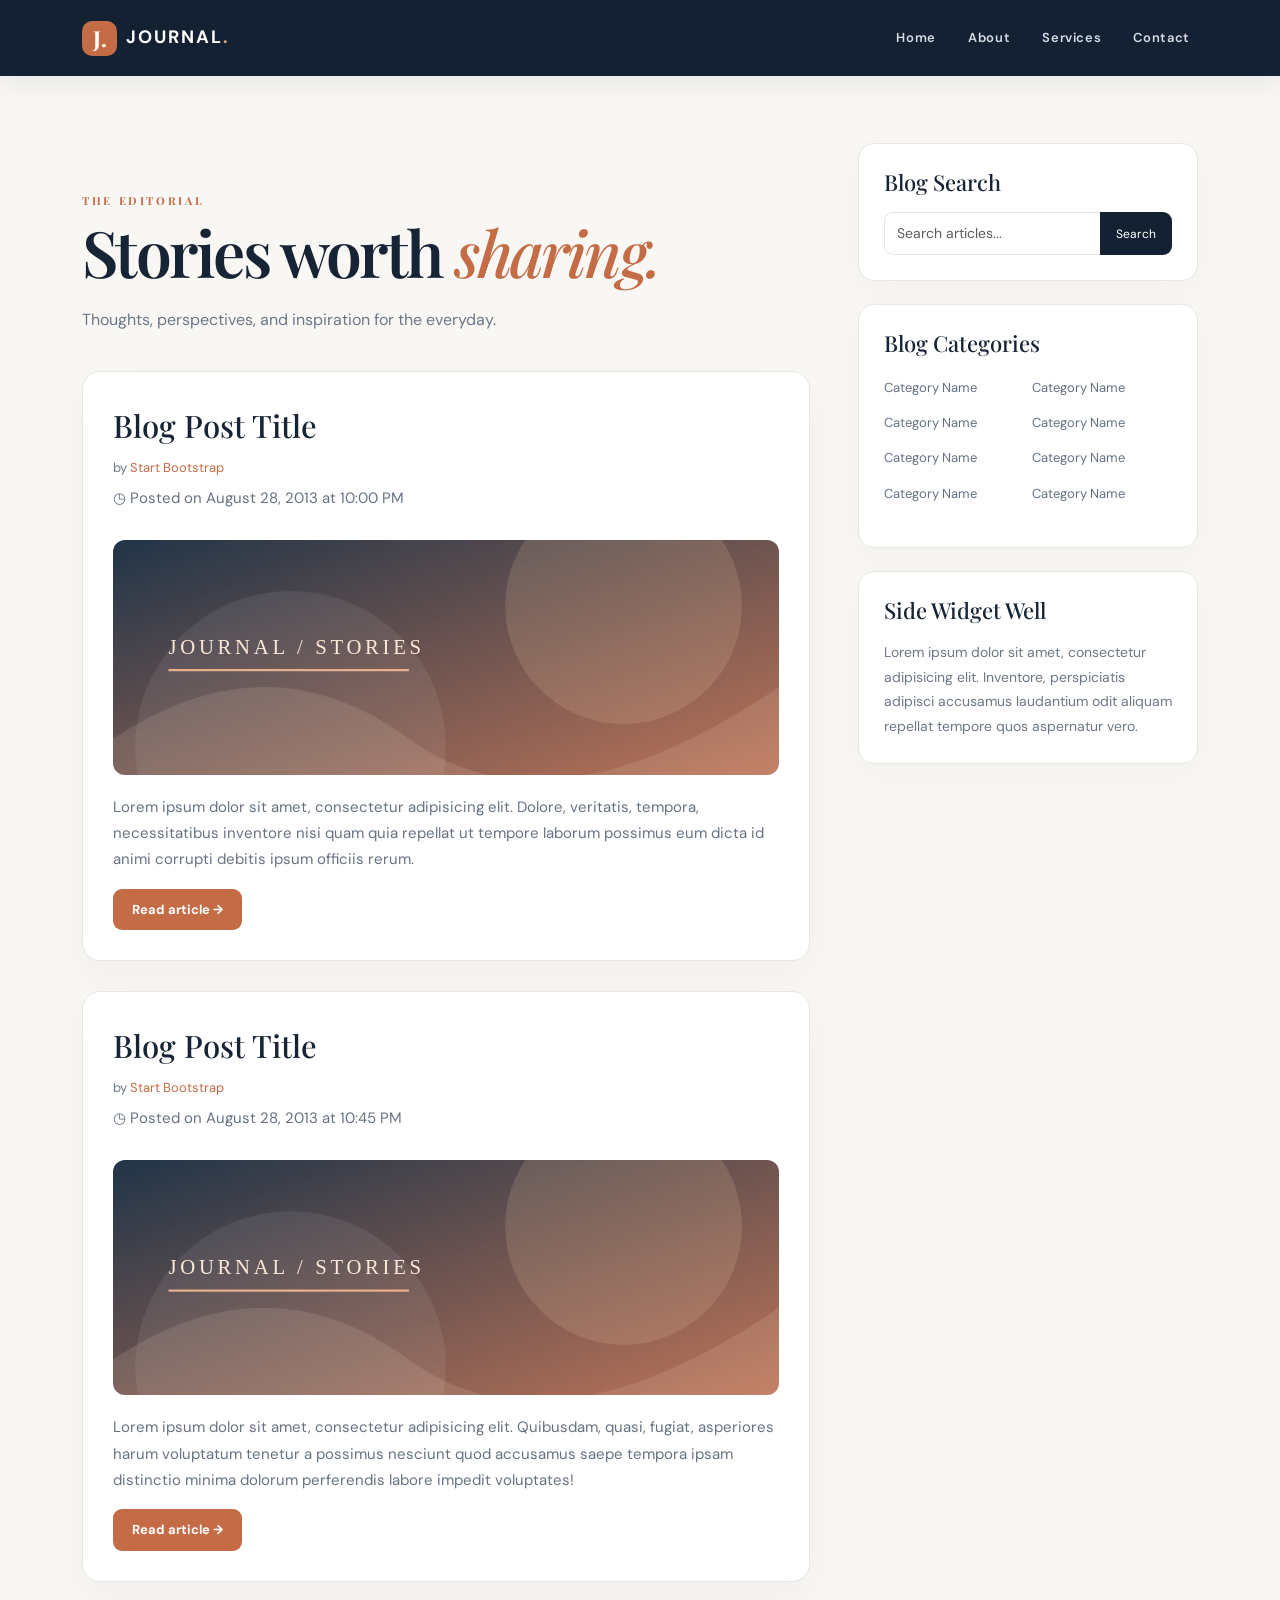
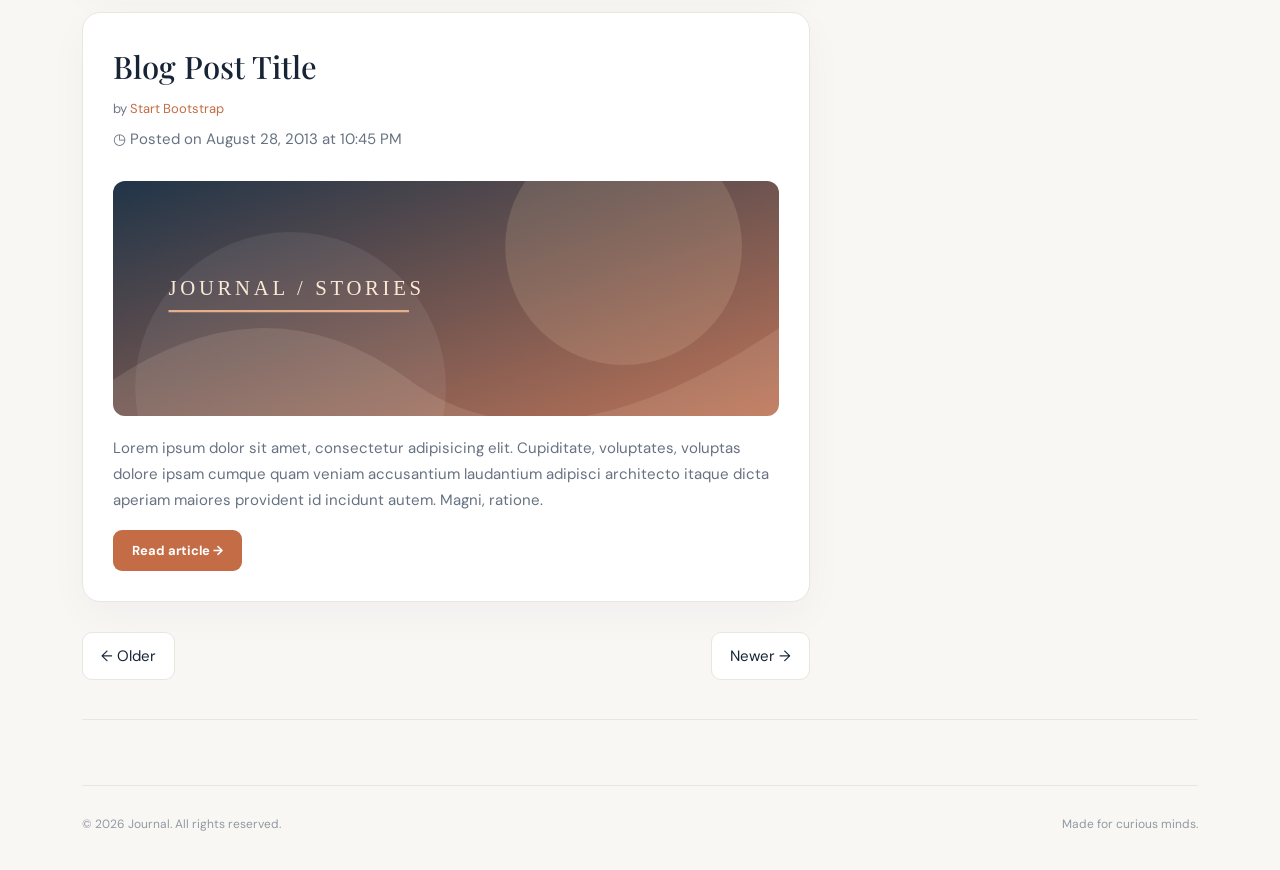
==== index.html @ f5afad65 "Initial blog website" ====
<!DOCTYPE html>
<html lang="en">
<head>
<meta charset="utf-8"/>
<meta content="IE=edge" http-equiv="X-UA-Compatible"/>
<meta content="width=device-width, initial-scale=1" name="viewport"/>
<meta content="" name="description"/>
<meta content="" name="author"/>
<title>Journal — Stories &amp; Ideas</title>
<!-- Bootstrap Core CSS -->

<!-- Custom CSS -->

<!-- HTML5 Shim and Respond.js IE8 support of HTML5 elements and media queries -->
<!-- WARNING: Respond.js doesn't work if you view the page via file:// -->

<link href="https://cdn.jsdelivr.net/npm/bootstrap@5.3.3/dist/css/bootstrap.min.css" rel="stylesheet"/><link href="css/site.css" rel="stylesheet"/></head>
<body>
<!-- Navigation -->
<nav class="navbar navbar-expand-lg navbar-dark fixed-top site-navbar" role="navigation"><div class="container"><a class="navbar-brand" href="index.html"><span class="brand-mark">J.</span> JOURNAL<span class="brand-dot">.</span></a><button aria-controls="mainNav" aria-expanded="false" aria-label="Toggle navigation" class="navbar-toggler" data-bs-target="#mainNav" data-bs-toggle="collapse" type="button"><span class="navbar-toggler-icon"></span></button><div class="collapse navbar-collapse" id="mainNav"><ul class="navbar-nav ms-auto gap-lg-3"><li class="nav-item"><a class="nav-link" href="index.html">Home</a></li><li class="nav-item"><a class="nav-link" href="#about">About</a></li><li class="nav-item"><a class="nav-link" href="#services">Services</a></li><li class="nav-item"><a class="nav-link" href="#contact">Contact</a></li></ul></div></div></nav>
<!-- Page Content -->
<div class="container page-container">
<div class="row g-5">
<!-- Blog Entries Column -->
<div class="col-lg-8">
<h1 class="page-title"><span class="eyebrow">THE EDITORIAL</span><br/>Stories worth <em>sharing.</em><span class="page-subtitle">Thoughts, perspectives, and inspiration for the everyday.</span></h1>
<!-- First Blog Post -->
<section class="post-card"><h2 class="post-title">
<a href="post.html">Blog Post Title</a>
</h2><p class="byline">
                    by <a href="index.php">Start Bootstrap</a>
</p><p>◷ Posted on August 28, 2013 at 10:00 PM</p><img alt="Abstract editorial illustration" class="img-fluid feature-image" src="assets/feature.svg"/><p>Lorem ipsum dolor sit amet, consectetur adipisicing elit. Dolore, veritatis, tempora, necessitatibus inventore nisi quam quia repellat ut tempore laborum possimus eum dicta id animi corrupti debitis ipsum officiis rerum.</p><a class="btn btn-accent" href="post.html">Read article  →</a></section>








<!-- Second Blog Post -->
<section class="post-card"><h2 class="post-title">
<a href="post.html">Blog Post Title</a>
</h2><p class="byline">
                    by <a href="index.php">Start Bootstrap</a>
</p><p>◷ Posted on August 28, 2013 at 10:45 PM</p><img alt="Abstract editorial illustration" class="img-fluid feature-image" src="assets/feature.svg"/><p>Lorem ipsum dolor sit amet, consectetur adipisicing elit. Quibusdam, quasi, fugiat, asperiores harum voluptatum tenetur a possimus nesciunt quod accusamus saepe tempora ipsam distinctio minima dolorum perferendis labore impedit voluptates!</p><a class="btn btn-accent" href="post.html">Read article  →</a></section>








<!-- Third Blog Post -->
<section class="post-card"><h2 class="post-title">
<a href="post.html">Blog Post Title</a>
</h2><p class="byline">
                    by <a href="index.php">Start Bootstrap</a>
</p><p>◷ Posted on August 28, 2013 at 10:45 PM</p><img alt="Abstract editorial illustration" class="img-fluid feature-image" src="assets/feature.svg"/><p>Lorem ipsum dolor sit amet, consectetur adipisicing elit. Cupiditate, voluptates, voluptas dolore ipsam cumque quam veniam accusantium laudantium adipisci architecto itaque dicta aperiam maiores provident id incidunt autem. Magni, ratione.</p><a class="btn btn-accent" href="post.html">Read article  →</a></section>








<!-- Pager -->
<ul class="pager d-flex justify-content-between list-unstyled mt-4">
<li class="previous">
<a class="pager-link" href="#">← Older</a>
</li>
<li class="next">
<a class="pager-link" href="#">Newer →</a>
</li>
</ul>
</div>
<!-- Blog Sidebar Widgets Column -->
<div class="col-lg-4">
<!-- Blog Search Well -->
<div class="sidebar-card">
<h4 class="sidebar-heading">Blog Search</h4>
<div class="input-group">
<input aria-label="Search articles" class="form-control" placeholder="Search articles..." type="text"/>

<button class="btn btn-search" type="button">Search</button>

</div>
<!-- /.input-group -->
</div>
<!-- Blog Categories Well -->
<div class="sidebar-card">
<h4 class="sidebar-heading">Blog Categories</h4>
<div class="row g-2">
<div class="col-6">
<ul class="list-unstyled category-list">
<li><a href="#">Category Name</a>
</li>
<li><a href="#">Category Name</a>
</li>
<li><a href="#">Category Name</a>
</li>
<li><a href="#">Category Name</a>
</li>
</ul>
</div>
<!-- /.col-lg-6 -->
<div class="col-6">
<ul class="list-unstyled category-list">
<li><a href="#">Category Name</a>
</li>
<li><a href="#">Category Name</a>
</li>
<li><a href="#">Category Name</a>
</li>
<li><a href="#">Category Name</a>
</li>
</ul>
</div>
<!-- /.col-lg-6 -->
</div>
<!-- /.row -->
</div>
<!-- Side Widget Well -->
<div class="sidebar-card">
<h4 class="sidebar-heading">Side Widget Well</h4>
<p>Lorem ipsum dolor sit amet, consectetur adipisicing elit. Inventore, perspiciatis adipisci accusamus laudantium odit aliquam repellat tempore quos aspernatur vero.</p>
</div>
</div>
</div>
<!-- /.row -->
<hr class="soft-divider"/>
<!-- Footer -->
<footer class="site-footer"><div class="d-flex flex-wrap justify-content-between gap-2"><span>© 2026 Journal. All rights reserved.</span><span>Made for curious minds.</span></div></footer>
</div>
<!-- /.container -->
<!-- jQuery -->

<!-- Bootstrap Core JavaScript -->

<script src="https://cdn.jsdelivr.net/npm/bootstrap@5.3.3/dist/js/bootstrap.bundle.min.js"></script><script>function searchPosts(){const q=document.querySelector('.sidebar-card input').value.trim().toLowerCase();const cards=[...document.querySelectorAll('.post-card')];if(!cards.length){window.location.href='index.html'+(q?'?q='+encodeURIComponent(q):'');return;}cards.forEach(c=>{c.hidden=!!q&&!c.textContent.toLowerCase().includes(q)});let status=document.getElementById('searchStatus');if(!status){status=document.createElement('p');status.id='searchStatus';status.className='search-status';document.querySelector('.sidebar-card').append(status)}status.textContent=q?cards.filter(c=>!c.hidden).length+' matching articles':'';}document.addEventListener('DOMContentLoaded',()=>{const q=new URLSearchParams(location.search).get('q');if(q&&document.querySelector('.post-card')){document.querySelector('.sidebar-card input').value=q;searchPosts()}});</script></body>
</html>
---- css/site.css ----
@import url('https://fonts.googleapis.com/css2?family=DM+Sans:wght@400;500;600;700&family=Playfair+Display:ital,wght@0,500;0,600;0,700;1,500&display=swap');
:root{--ink:#172436;--muted:#6c7787;--accent:#c46c46;--paper:#f8f7f4;--line:#e9e6df}*{box-sizing:border-box}html{scroll-behavior:smooth}body{background:var(--paper);color:var(--ink);font-family:'DM Sans',Arial,sans-serif;line-height:1.75;font-size:15px;padding-top:88px}a{color:var(--accent);text-decoration:none;transition:color .2s}a:hover{color:#914328}.site-navbar{background:#142132;min-height:76px;box-shadow:0 8px 24px #14213212}.navbar-brand{font-weight:700;letter-spacing:2px;font-size:18px;display:flex;align-items:center;gap:9px}.brand-mark{background:var(--accent);color:#fff;width:35px;height:35px;display:inline-flex;align-items:center;justify-content:center;border-radius:10px;letter-spacing:0;font-family:'Playfair Display',serif;font-size:22px}.brand-dot{color:#e8a77c;margin-left:-9px}.navbar .nav-link{color:#d7dce4!important;font-size:13px;letter-spacing:.05em;font-weight:600}.navbar .nav-link:hover{color:#fff!important}.page-container{padding-top:55px}.eyebrow{font-size:11px;letter-spacing:.24em;font-weight:700;color:var(--accent);text-transform:uppercase}.page-title,.article-title{font-family:'Playfair Display',Georgia,serif;font-size:clamp(2.7rem,5vw,4.5rem);line-height:1.14;font-weight:600;letter-spacing:-.04em;margin:0 0 38px}.page-title em{color:var(--accent);font-weight:500}.page-subtitle{display:block;font:400 16px/1.6 'DM Sans',sans-serif;letter-spacing:0;color:var(--muted);margin-top:18px}.post-card{background:#fff;border:1px solid var(--line);border-radius:18px;padding:28px 30px 30px;margin-bottom:30px;box-shadow:0 14px 40px #1c273309;transition:transform .2s,box-shadow .2s}.post-card:hover{transform:translateY(-3px);box-shadow:0 20px 44px #1c273314}.post-title{font-family:'Playfair Display',Georgia,serif;font-size:31px;line-height:1.3;margin:5px 0 12px}.post-title a{color:var(--ink)}.post-title a:hover{color:var(--accent)}.byline{font-size:13px;color:var(--muted);margin-bottom:5px}.post-card>p:not(.byline){color:#667282}.post-card .feature-image{width:100%;height:235px;object-fit:cover;border-radius:12px;margin:13px 0 19px}.soft-divider{border:0;border-top:1px solid var(--line);opacity:1;margin:23px 0}.post-card .soft-divider{display:none}.btn-accent{background:var(--accent);color:#fff;border:0;border-radius:9px;padding:11px 19px;font-weight:700;font-size:13px}.btn-accent:hover{background:#a95332;color:#fff}.sidebar-card{background:#fff;border:1px solid var(--line);border-radius:16px;padding:25px;margin-bottom:23px;box-shadow:0 10px 35px #1c273307}.sidebar-heading{font-family:'Playfair Display',serif;font-size:22px;margin-bottom:17px}.form-control{border:1px solid #e3e5e8;border-radius:9px;min-height:43px;font-size:14px}.form-control:focus{border-color:#d39a81;box-shadow:0 0 0 .2rem #c46c4620}.btn-search{background:#142132;color:#fff;border-radius:9px;font-size:12px;padding:0 15px}.btn-search:hover{background:#31445b;color:#fff}.category-list li{margin-bottom:9px}.category-list a{color:#647185;font-size:13px}.category-list a:hover{color:var(--accent)}.sidebar-card p{color:#6d7886;font-size:14px;margin:0}.pager-link{display:inline-block;border:1px solid var(--line);background:#fff;padding:10px 18px;border-radius:10px;color:var(--ink)}.article-title{font-size:clamp(2.8rem,4.5vw,4rem);margin-bottom:15px}.intro-text{font-family:'Playfair Display',serif;font-size:21px;color:#3b4757;line-height:1.7}.article-title~p:not(.byline),.comment-body{color:#5f6d7d}.feature-image{width:100%;border-radius:15px;max-height:340px;object-fit:cover}.comment-box{padding:26px;background:#fff;border:1px solid var(--line);border-radius:15px;margin:25px 0}.comment-box h4{font-family:'Playfair Display',serif;font-size:24px}.comment-form textarea{min-height:110px}.comment-form .btn{margin-top:14px}.comment-item{display:flex;gap:16px;margin:24px 0;align-items:flex-start}.comment-item .comment-item{margin-top:25px}.avatar{width:52px;height:52px;min-width:52px;border-radius:50%}.comment-body{flex:1;font-size:14px}.comment-author{font-size:15px;font-weight:700;color:var(--ink);margin-bottom:9px}.comment-date{display:block;color:#9ca4ae;font-size:12px;font-weight:400;margin-top:3px}.site-footer{margin:65px 0 35px;border-top:1px solid var(--line);padding-top:28px;color:#9299a3;font-size:12px}.search-status{margin-top:12px!important}[hidden]{display:none!important}@media(max-width:991px){.page-container{padding-top:32px}.post-card{padding:24px}.sidebar-card{padding:22px}}@media(max-width:575px){body{padding-top:76px}.page-title{font-size:2.6rem}.post-title{font-size:26px}.post-card .feature-image{height:185px}.comment-item{gap:10px}.avatar{width:40px;height:40px;min-width:40px}}
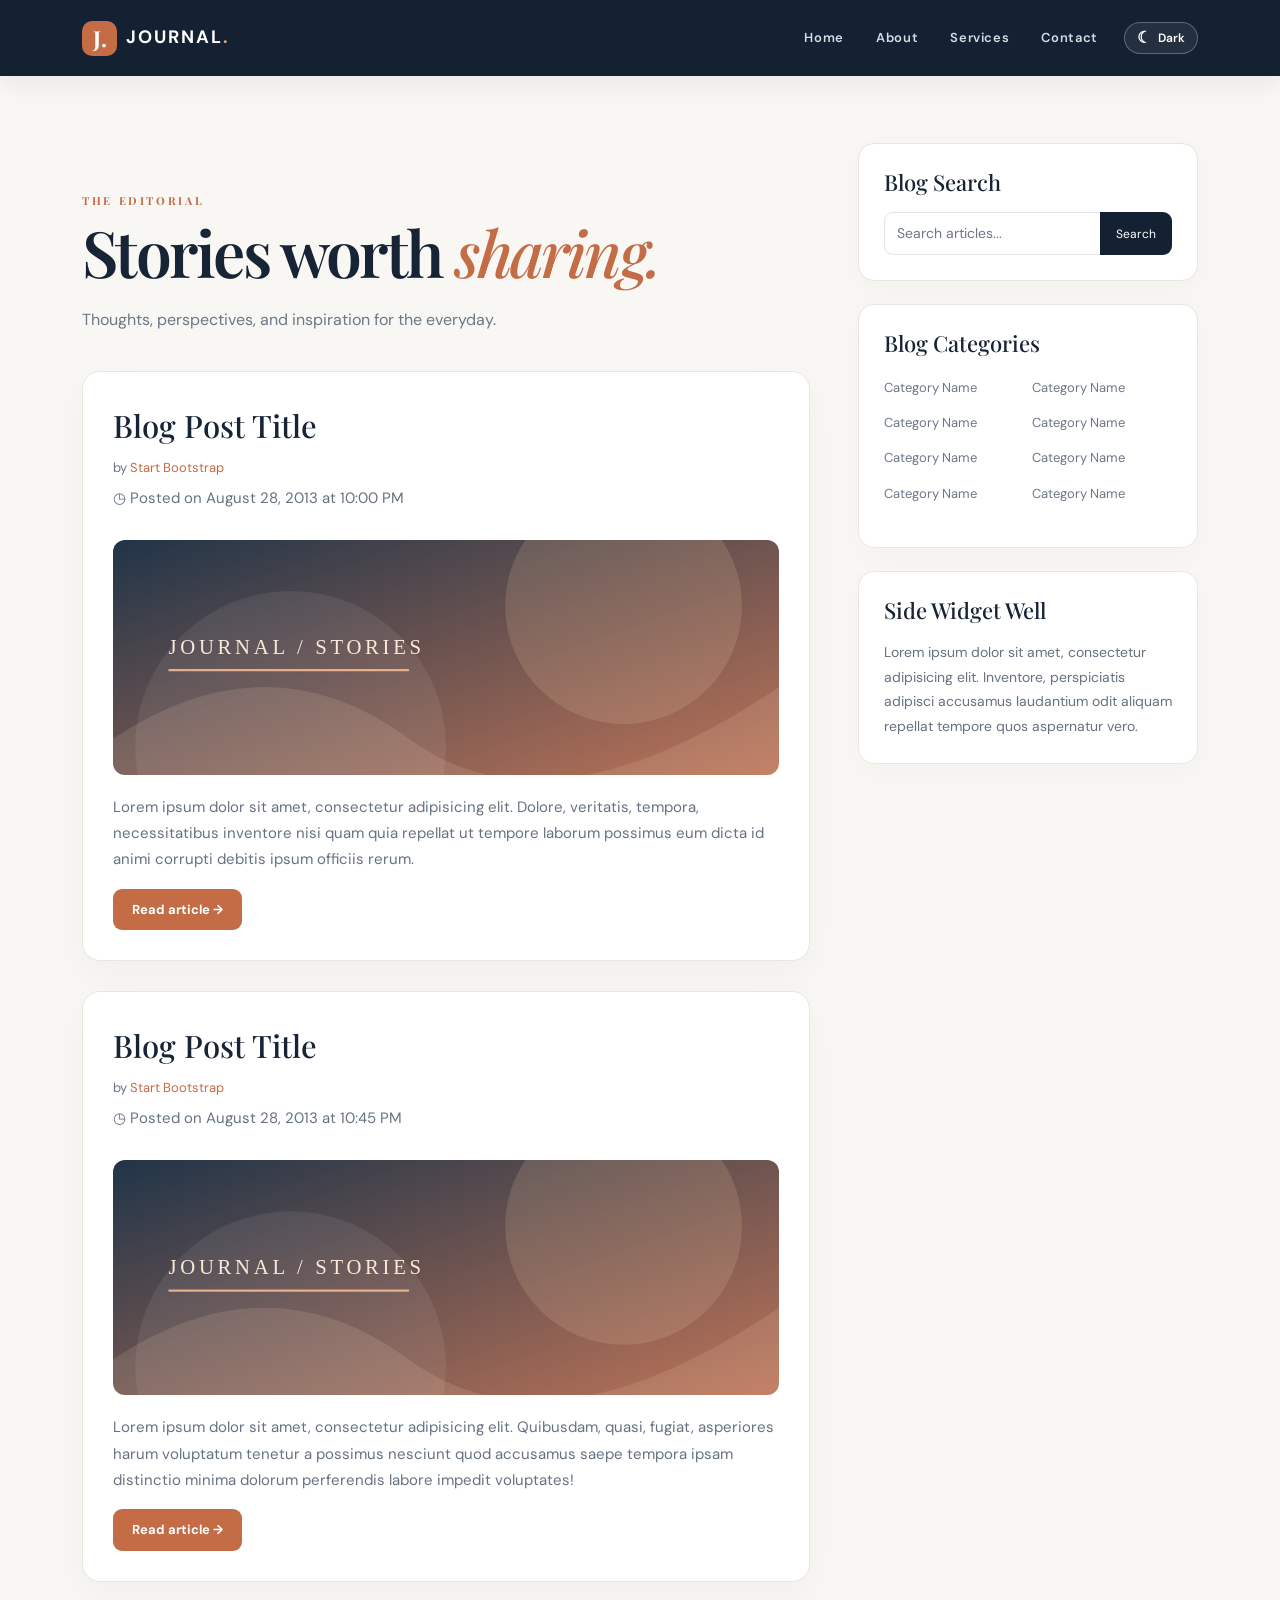
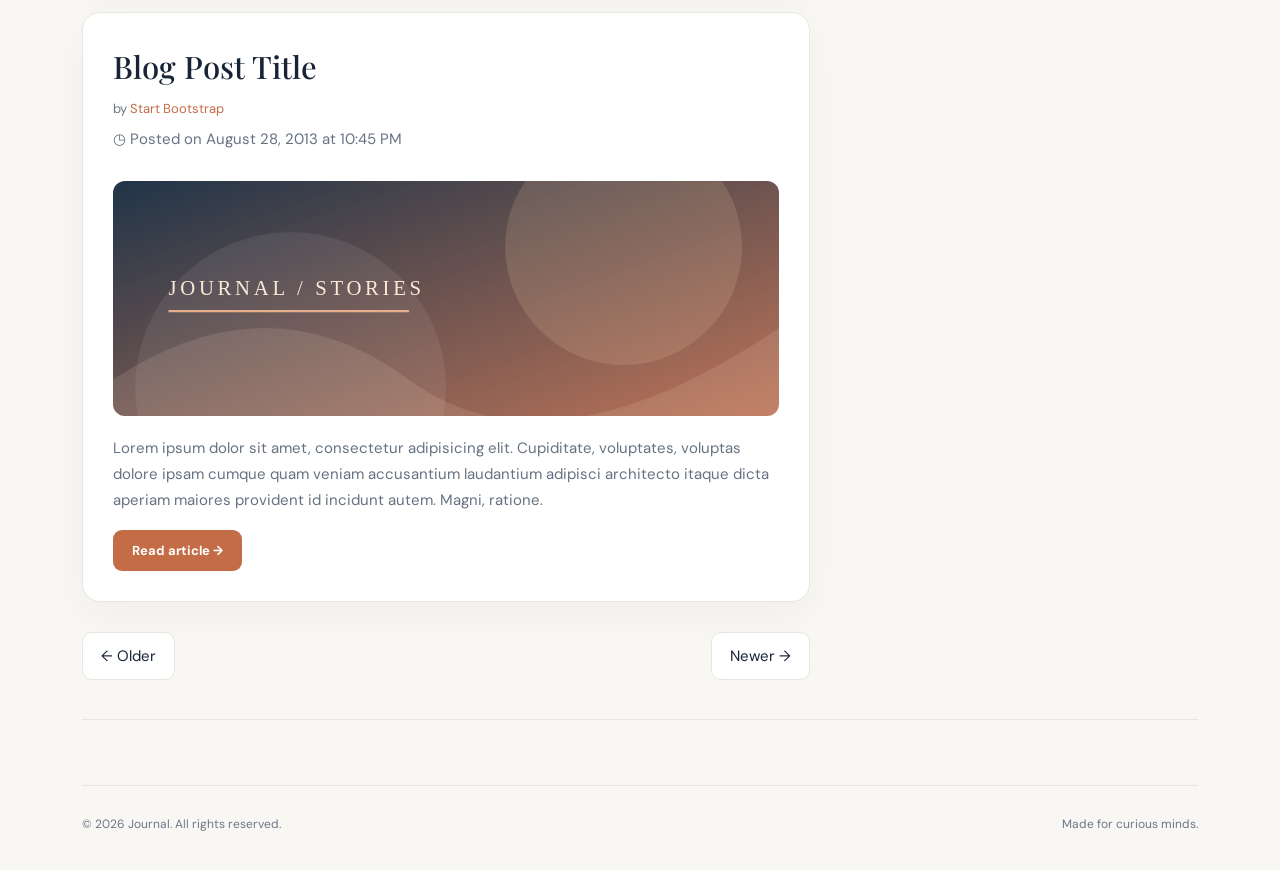
==== commit acc59f92: "Add persistent light and dark theme" ====
--- a/index.html
+++ b/index.html
@@ -17,7 +17,7 @@
 <link href="https://cdn.jsdelivr.net/npm/bootstrap@5.3.3/dist/css/bootstrap.min.css" rel="stylesheet"/><link href="css/site.css" rel="stylesheet"/></head>
 <body>
 <!-- Navigation -->
-<nav class="navbar navbar-expand-lg navbar-dark fixed-top site-navbar" role="navigation"><div class="container"><a class="navbar-brand" href="index.html"><span class="brand-mark">J.</span> JOURNAL<span class="brand-dot">.</span></a><button aria-controls="mainNav" aria-expanded="false" aria-label="Toggle navigation" class="navbar-toggler" data-bs-target="#mainNav" data-bs-toggle="collapse" type="button"><span class="navbar-toggler-icon"></span></button><div class="collapse navbar-collapse" id="mainNav"><ul class="navbar-nav ms-auto gap-lg-3"><li class="nav-item"><a class="nav-link" href="index.html">Home</a></li><li class="nav-item"><a class="nav-link" href="#about">About</a></li><li class="nav-item"><a class="nav-link" href="#services">Services</a></li><li class="nav-item"><a class="nav-link" href="#contact">Contact</a></li></ul></div></div></nav>
+<nav class="navbar navbar-expand-lg navbar-dark fixed-top site-navbar" role="navigation"><div class="container"><a class="navbar-brand" href="index.html"><span class="brand-mark">J.</span> JOURNAL<span class="brand-dot">.</span></a><button aria-controls="mainNav" aria-expanded="false" aria-label="Toggle navigation" class="navbar-toggler" data-bs-target="#mainNav" data-bs-toggle="collapse" type="button"><span class="navbar-toggler-icon"></span></button><div class="collapse navbar-collapse" id="mainNav"><ul class="navbar-nav ms-auto gap-lg-3"><li class="nav-item"><a class="nav-link" href="index.html">Home</a></li><li class="nav-item"><a class="nav-link" href="#about">About</a></li><li class="nav-item"><a class="nav-link" href="#services">Services</a></li><li class="nav-item"><a class="nav-link" href="#contact">Contact</a></li></ul><button aria-label="Увімкнути темну тему" aria-pressed="false" class="theme-toggle" type="button"><span aria-hidden="true" class="theme-toggle-icon">☾</span><span class="theme-toggle-label">Dark</span></button></div></div></nav>
 <!-- Page Content -->
 <div class="container page-container">
 <div class="row g-5">
@@ -139,5 +139,5 @@
 
 <!-- Bootstrap Core JavaScript -->
 
-<script src="https://cdn.jsdelivr.net/npm/bootstrap@5.3.3/dist/js/bootstrap.bundle.min.js"></script><script>function searchPosts(){const q=document.querySelector('.sidebar-card input').value.trim().toLowerCase();const cards=[...document.querySelectorAll('.post-card')];if(!cards.length){window.location.href='index.html'+(q?'?q='+encodeURIComponent(q):'');return;}cards.forEach(c=>{c.hidden=!!q&&!c.textContent.toLowerCase().includes(q)});let status=document.getElementById('searchStatus');if(!status){status=document.createElement('p');status.id='searchStatus';status.className='search-status';document.querySelector('.sidebar-card').append(status)}status.textContent=q?cards.filter(c=>!c.hidden).length+' matching articles':'';}document.addEventListener('DOMContentLoaded',()=>{const q=new URLSearchParams(location.search).get('q');if(q&&document.querySelector('.post-card')){document.querySelector('.sidebar-card input').value=q;searchPosts()}});</script></body>
-</html>+<script src="https://cdn.jsdelivr.net/npm/bootstrap@5.3.3/dist/js/bootstrap.bundle.min.js"></script><script src="js/theme.js"></script><script>function searchPosts(){const q=document.querySelector('.sidebar-card input').value.trim().toLowerCase();const cards=[...document.querySelectorAll('.post-card')];if(!cards.length){window.location.href='index.html'+(q?'?q='+encodeURIComponent(q):'');return;}cards.forEach(c=>{c.hidden=!!q&&!c.textContent.toLowerCase().includes(q)});let status=document.getElementById('searchStatus');if(!status){status=document.createElement('p');status.id='searchStatus';status.className='search-status';document.querySelector('.sidebar-card').append(status)}status.textContent=q?cards.filter(c=>!c.hidden).length+' matching articles':'';}document.addEventListener('DOMContentLoaded',()=>{const q=new URLSearchParams(location.search).get('q');if(q&&document.querySelector('.post-card')){document.querySelector('.sidebar-card input').value=q;searchPosts()}});</script></body>
+</html>
--- a/css/site.css
+++ b/css/site.css
@@ -1,2 +1,2 @@
 @import url('https://fonts.googleapis.com/css2?family=DM+Sans:wght@400;500;600;700&family=Playfair+Display:ital,wght@0,500;0,600;0,700;1,500&display=swap');
-:root{--ink:#172436;--muted:#6c7787;--accent:#c46c46;--paper:#f8f7f4;--line:#e9e6df}*{box-sizing:border-box}html{scroll-behavior:smooth}body{background:var(--paper);color:var(--ink);font-family:'DM Sans',Arial,sans-serif;line-height:1.75;font-size:15px;padding-top:88px}a{color:var(--accent);text-decoration:none;transition:color .2s}a:hover{color:#914328}.site-navbar{background:#142132;min-height:76px;box-shadow:0 8px 24px #14213212}.navbar-brand{font-weight:700;letter-spacing:2px;font-size:18px;display:flex;align-items:center;gap:9px}.brand-mark{background:var(--accent);color:#fff;width:35px;height:35px;display:inline-flex;align-items:center;justify-content:center;border-radius:10px;letter-spacing:0;font-family:'Playfair Display',serif;font-size:22px}.brand-dot{color:#e8a77c;margin-left:-9px}.navbar .nav-link{color:#d7dce4!important;font-size:13px;letter-spacing:.05em;font-weight:600}.navbar .nav-link:hover{color:#fff!important}.page-container{padding-top:55px}.eyebrow{font-size:11px;letter-spacing:.24em;font-weight:700;color:var(--accent);text-transform:uppercase}.page-title,.article-title{font-family:'Playfair Display',Georgia,serif;font-size:clamp(2.7rem,5vw,4.5rem);line-height:1.14;font-weight:600;letter-spacing:-.04em;margin:0 0 38px}.page-title em{color:var(--accent);font-weight:500}.page-subtitle{display:block;font:400 16px/1.6 'DM Sans',sans-serif;letter-spacing:0;color:var(--muted);margin-top:18px}.post-card{background:#fff;border:1px solid var(--line);border-radius:18px;padding:28px 30px 30px;margin-bottom:30px;box-shadow:0 14px 40px #1c273309;transition:transform .2s,box-shadow .2s}.post-card:hover{transform:translateY(-3px);box-shadow:0 20px 44px #1c273314}.post-title{font-family:'Playfair Display',Georgia,serif;font-size:31px;line-height:1.3;margin:5px 0 12px}.post-title a{color:var(--ink)}.post-title a:hover{color:var(--accent)}.byline{font-size:13px;color:var(--muted);margin-bottom:5px}.post-card>p:not(.byline){color:#667282}.post-card .feature-image{width:100%;height:235px;object-fit:cover;border-radius:12px;margin:13px 0 19px}.soft-divider{border:0;border-top:1px solid var(--line);opacity:1;margin:23px 0}.post-card .soft-divider{display:none}.btn-accent{background:var(--accent);color:#fff;border:0;border-radius:9px;padding:11px 19px;font-weight:700;font-size:13px}.btn-accent:hover{background:#a95332;color:#fff}.sidebar-card{background:#fff;border:1px solid var(--line);border-radius:16px;padding:25px;margin-bottom:23px;box-shadow:0 10px 35px #1c273307}.sidebar-heading{font-family:'Playfair Display',serif;font-size:22px;margin-bottom:17px}.form-control{border:1px solid #e3e5e8;border-radius:9px;min-height:43px;font-size:14px}.form-control:focus{border-color:#d39a81;box-shadow:0 0 0 .2rem #c46c4620}.btn-search{background:#142132;color:#fff;border-radius:9px;font-size:12px;padding:0 15px}.btn-search:hover{background:#31445b;color:#fff}.category-list li{margin-bottom:9px}.category-list a{color:#647185;font-size:13px}.category-list a:hover{color:var(--accent)}.sidebar-card p{color:#6d7886;font-size:14px;margin:0}.pager-link{display:inline-block;border:1px solid var(--line);background:#fff;padding:10px 18px;border-radius:10px;color:var(--ink)}.article-title{font-size:clamp(2.8rem,4.5vw,4rem);margin-bottom:15px}.intro-text{font-family:'Playfair Display',serif;font-size:21px;color:#3b4757;line-height:1.7}.article-title~p:not(.byline),.comment-body{color:#5f6d7d}.feature-image{width:100%;border-radius:15px;max-height:340px;object-fit:cover}.comment-box{padding:26px;background:#fff;border:1px solid var(--line);border-radius:15px;margin:25px 0}.comment-box h4{font-family:'Playfair Display',serif;font-size:24px}.comment-form textarea{min-height:110px}.comment-form .btn{margin-top:14px}.comment-item{display:flex;gap:16px;margin:24px 0;align-items:flex-start}.comment-item .comment-item{margin-top:25px}.avatar{width:52px;height:52px;min-width:52px;border-radius:50%}.comment-body{flex:1;font-size:14px}.comment-author{font-size:15px;font-weight:700;color:var(--ink);margin-bottom:9px}.comment-date{display:block;color:#9ca4ae;font-size:12px;font-weight:400;margin-top:3px}.site-footer{margin:65px 0 35px;border-top:1px solid var(--line);padding-top:28px;color:#9299a3;font-size:12px}.search-status{margin-top:12px!important}[hidden]{display:none!important}@media(max-width:991px){.page-container{padding-top:32px}.post-card{padding:24px}.sidebar-card{padding:22px}}@media(max-width:575px){body{padding-top:76px}.page-title{font-size:2.6rem}.post-title{font-size:26px}.post-card .feature-image{height:185px}.comment-item{gap:10px}.avatar{width:40px;height:40px;min-width:40px}}
+:root{--ink:#172436;--muted:#6c7787;--accent:#c46c46;--paper:#f8f7f4;--line:#e9e6df;--surface:#fff;--body-copy:#667282;--nav:#142132;--input-border:#e3e5e8;color-scheme:light}*{box-sizing:border-box}html{scroll-behavior:smooth}body{background:var(--paper);color:var(--ink);font-family:'DM Sans',Arial,sans-serif;line-height:1.75;font-size:15px;padding-top:88px;transition:background-color .25s,color .25s}a{color:var(--accent);text-decoration:none;transition:color .2s}a:hover{color:#914328}.site-navbar{background:var(--nav);min-height:76px;box-shadow:0 8px 24px #14213212}.navbar-brand{font-weight:700;letter-spacing:2px;font-size:18px;display:flex;align-items:center;gap:9px}.brand-mark{background:var(--accent);color:#fff;width:35px;height:35px;display:inline-flex;align-items:center;justify-content:center;border-radius:10px;letter-spacing:0;font-family:'Playfair Display',serif;font-size:22px}.brand-dot{color:#e8a77c;margin-left:-9px}.navbar .nav-link{color:#d7dce4!important;font-size:13px;letter-spacing:.05em;font-weight:600}.navbar .nav-link:hover{color:#fff!important}.theme-toggle{display:inline-flex;align-items:center;gap:7px;margin-left:18px;padding:7px 12px;border:1px solid #ffffff45;border-radius:999px;background:#ffffff12;color:#fff;font:600 12px/1 'DM Sans',sans-serif;cursor:pointer;transition:background-color .2s,border-color .2s,transform .2s}.theme-toggle:hover{background:#ffffff22;border-color:#ffffff80;transform:translateY(-1px)}.theme-toggle:focus-visible{outline:3px solid #e8a77c;outline-offset:3px}.theme-toggle-icon{font-size:16px}.page-container{padding-top:55px}.eyebrow{font-size:11px;letter-spacing:.24em;font-weight:700;color:var(--accent);text-transform:uppercase}.page-title,.article-title{font-family:'Playfair Display',Georgia,serif;font-size:clamp(2.7rem,5vw,4.5rem);line-height:1.14;font-weight:600;letter-spacing:-.04em;margin:0 0 38px}.page-title em{color:var(--accent);font-weight:500}.page-subtitle{display:block;font:400 16px/1.6 'DM Sans',sans-serif;letter-spacing:0;color:var(--muted);margin-top:18px}.post-card{background:var(--surface);border:1px solid var(--line);border-radius:18px;padding:28px 30px 30px;margin-bottom:30px;box-shadow:0 14px 40px #1c273309;transition:transform .2s,box-shadow .2s,background-color .25s}.post-card:hover{transform:translateY(-3px);box-shadow:0 20px 44px #1c273314}.post-title{font-family:'Playfair Display',Georgia,serif;font-size:31px;line-height:1.3;margin:5px 0 12px}.post-title a{color:var(--ink)}.post-title a:hover{color:var(--accent)}.byline{font-size:13px;color:var(--muted);margin-bottom:5px}.post-card>p:not(.byline){color:var(--body-copy)}.post-card .feature-image{width:100%;height:235px;object-fit:cover;border-radius:12px;margin:13px 0 19px}.soft-divider{border:0;border-top:1px solid var(--line);opacity:1;margin:23px 0}.post-card .soft-divider{display:none}.btn-accent{background:var(--accent);color:#fff;border:0;border-radius:9px;padding:11px 19px;font-weight:700;font-size:13px}.btn-accent:hover{background:#a95332;color:#fff}.sidebar-card{background:var(--surface);border:1px solid var(--line);border-radius:16px;padding:25px;margin-bottom:23px;box-shadow:0 10px 35px #1c273307;transition:background-color .25s}.sidebar-heading{font-family:'Playfair Display',serif;font-size:22px;margin-bottom:17px}.form-control{border:1px solid var(--input-border);border-radius:9px;min-height:43px;font-size:14px;background:var(--surface);color:var(--ink)}.form-control::placeholder{color:var(--muted)}.form-control:focus{border-color:#d39a81;box-shadow:0 0 0 .2rem #c46c4620;background:var(--surface);color:var(--ink)}.btn-search{background:var(--nav);color:#fff;border-radius:9px;font-size:12px;padding:0 15px}.btn-search:hover{background:#31445b;color:#fff}.category-list li{margin-bottom:9px}.category-list a{color:var(--muted);font-size:13px}.category-list a:hover{color:var(--accent)}.sidebar-card p{color:var(--body-copy);font-size:14px;margin:0}.pager-link{display:inline-block;border:1px solid var(--line);background:var(--surface);padding:10px 18px;border-radius:10px;color:var(--ink)}.article-title{font-size:clamp(2.8rem,4.5vw,4rem);margin-bottom:15px}.intro-text{font-family:'Playfair Display',serif;font-size:21px;color:var(--body-copy);line-height:1.7}.article-title~p:not(.byline),.comment-body{color:var(--body-copy)}.feature-image{width:100%;border-radius:15px;max-height:340px;object-fit:cover}.comment-box{padding:26px;background:var(--surface);border:1px solid var(--line);border-radius:15px;margin:25px 0;transition:background-color .25s}.comment-box h4{font-family:'Playfair Display',serif;font-size:24px}.comment-form textarea{min-height:110px}.comment-form .btn{margin-top:14px}.comment-item{display:flex;gap:16px;margin:24px 0;align-items:flex-start}.comment-item .comment-item{margin-top:25px}.avatar{width:52px;height:52px;min-width:52px;border-radius:50%}.comment-body{flex:1;font-size:14px}.comment-author{font-size:15px;font-weight:700;color:var(--ink);margin-bottom:9px}.comment-date{display:block;color:var(--muted);font-size:12px;font-weight:400;margin-top:3px}.site-footer{margin:65px 0 35px;border-top:1px solid var(--line);padding-top:28px;color:var(--muted);font-size:12px}.search-status{margin-top:12px!important}[hidden]{display:none!important}html[data-theme="dark"]{--ink:#f2eee8;--muted:#aeb7c3;--accent:#e5936e;--paper:#101720;--line:#34404d;--surface:#1a2430;--body-copy:#c1c8d1;--nav:#0b1119;--input-border:#45515e;color-scheme:dark}@media(max-width:991px){.page-container{padding-top:32px}.post-card{padding:24px}.sidebar-card{padding:22px}.theme-toggle{width:max-content;margin:14px 0 4px}}@media(max-width:575px){body{padding-top:76px}.page-title{font-size:2.6rem}.post-title{font-size:26px}.post-card .feature-image{height:185px}.comment-item{gap:10px}.avatar{width:40px;height:40px;min-width:40px}}@media(prefers-reduced-motion:reduce){body,.post-card,.sidebar-card,.theme-toggle{transition:none}}
